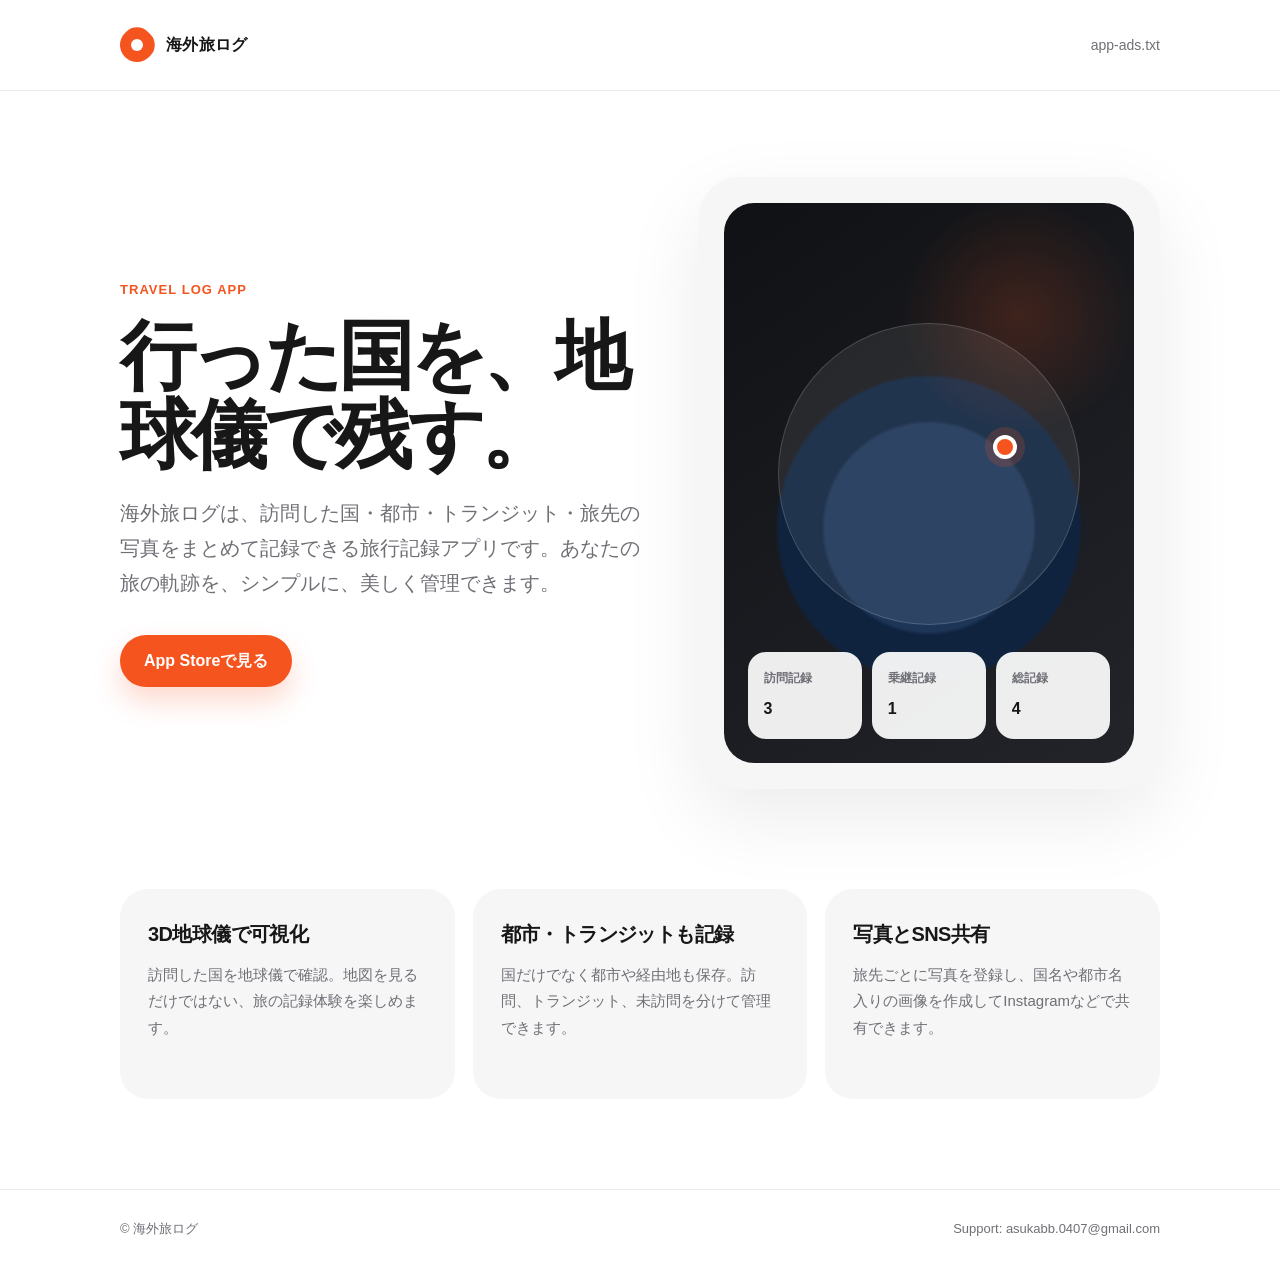
==== index.html @ 9c90bb21 "Create landing page for overseas travel app" ====
<!doctype html>
<html lang="ja">
<head>
  <meta charset="utf-8">
  <meta name="viewport" content="width=device-width, initial-scale=1">
  <title>海外旅ログ - 行った国リスト</title>
  <meta name="description" content="海外旅ログは、訪問した国・都市・トランジット・写真を3D地球儀で記録できる旅行記録アプリです。">
  <meta property="og:title" content="海外旅ログ - 行った国リスト">
  <meta property="og:description" content="訪問国、都市、トランジット、旅先の写真をシンプルに記録。あなたの海外旅行の軌跡を3D地球儀で残せます。">
  <meta property="og:type" content="website">
  <meta name="theme-color" content="#f6541e">
  <style>
    :root {
      --accent: #f6541e;
      --ink: #171717;
      --muted: #6f6f76;
      --card: #f6f6f7;
      --line: #e9e9ec;
      --white: #ffffff;
    }

    * { box-sizing: border-box; }

    body {
      margin: 0;
      font-family: -apple-system, BlinkMacSystemFont, "Hiragino Sans", "Yu Gothic", "YuGothic", sans-serif;
      color: var(--ink);
      background: var(--white);
      line-height: 1.75;
    }

    a { color: inherit; }

    .wrap {
      width: min(1040px, calc(100% - 40px));
      margin: 0 auto;
    }

    header {
      padding: 28px 0;
      border-bottom: 1px solid var(--line);
    }

    .nav {
      display: flex;
      align-items: center;
      justify-content: space-between;
      gap: 20px;
    }

    .brand {
      display: flex;
      align-items: center;
      gap: 12px;
      font-weight: 800;
      letter-spacing: .02em;
    }

    .mark {
      width: 34px;
      height: 34px;
      background: var(--accent);
      border-radius: 50% 50% 56% 56%;
      position: relative;
      transform: rotate(45deg);
      flex: none;
    }

    .mark::after {
      content: "";
      position: absolute;
      width: 12px;
      height: 12px;
      border-radius: 50%;
      background: var(--white);
      top: 11px;
      left: 11px;
    }

    .mark span {
      display: block;
      width: 10px;
      height: 10px;
      background: var(--accent);
      position: absolute;
      right: 0;
      bottom: 0;
    }

    .navlink {
      color: var(--muted);
      font-size: 14px;
      text-decoration: none;
    }

    .hero {
      padding: 86px 0 72px;
      display: grid;
      grid-template-columns: 1.06fr .94fr;
      gap: 56px;
      align-items: center;
    }

    .eyebrow {
      color: var(--accent);
      font-weight: 800;
      letter-spacing: .08em;
      font-size: 13px;
      margin-bottom: 14px;
    }

    h1 {
      font-size: clamp(40px, 6vw, 76px);
      line-height: 1.04;
      margin: 0 0 22px;
      letter-spacing: -.06em;
    }

    .lead {
      color: var(--muted);
      font-size: clamp(16px, 2vw, 20px);
      margin: 0 0 34px;
      max-width: 620px;
    }

    .cta {
      display: inline-flex;
      align-items: center;
      justify-content: center;
      min-height: 52px;
      padding: 0 24px;
      border-radius: 999px;
      color: var(--white);
      background: var(--accent);
      font-weight: 800;
      text-decoration: none;
      box-shadow: 0 14px 28px rgba(246, 84, 30, .22);
    }

    .phone {
      border-radius: 42px;
      background: var(--card);
      padding: 26px;
      box-shadow: 0 28px 80px rgba(0, 0, 0, .08);
    }

    .screen {
      min-height: 560px;
      border-radius: 30px;
      background:
        radial-gradient(circle at 72% 20%, rgba(246,84,30,.18), transparent 22%),
        radial-gradient(circle at 50% 58%, #1d3557 0 27%, #0f233e 28% 39%, transparent 40%),
        linear-gradient(145deg, #101114, #23242a);
      position: relative;
      overflow: hidden;
    }

    .screen::before {
      content: "";
      position: absolute;
      width: 300px;
      height: 300px;
      border-radius: 50%;
      background: rgba(255,255,255,.08);
      border: 1px solid rgba(255,255,255,.16);
      top: 120px;
      left: 50%;
      transform: translateX(-50%);
    }

    .pin {
      position: absolute;
      width: 24px;
      height: 24px;
      background: var(--accent);
      border: 4px solid var(--white);
      border-radius: 50%;
      top: 232px;
      left: calc(50% + 64px);
      box-shadow: 0 0 0 8px rgba(246, 84, 30, .18);
    }

    .stats {
      position: absolute;
      left: 24px;
      right: 24px;
      bottom: 24px;
      display: grid;
      grid-template-columns: repeat(3, 1fr);
      gap: 10px;
    }

    .stat {
      border-radius: 18px;
      background: rgba(255,255,255,.92);
      padding: 16px;
      font-weight: 800;
    }

    .stat small {
      display: block;
      color: var(--muted);
      font-weight: 700;
      font-size: 12px;
      margin-bottom: 6px;
    }

    .features {
      padding: 28px 0 90px;
    }

    .grid {
      display: grid;
      grid-template-columns: repeat(3, 1fr);
      gap: 18px;
    }

    .card {
      background: var(--card);
      border-radius: 28px;
      padding: 28px;
      min-height: 210px;
    }

    .card strong {
      display: block;
      font-size: 20px;
      margin-bottom: 10px;
      letter-spacing: -.03em;
    }

    .card p {
      margin: 0;
      color: var(--muted);
      font-size: 15px;
    }

    footer {
      border-top: 1px solid var(--line);
      padding: 28px 0 40px;
      color: var(--muted);
      font-size: 13px;
    }

    .footer-row {
      display: flex;
      justify-content: space-between;
      gap: 18px;
      flex-wrap: wrap;
    }

    @media (max-width: 820px) {
      .hero {
        grid-template-columns: 1fr;
        padding: 58px 0 48px;
      }

      .grid { grid-template-columns: 1fr; }
      .screen { min-height: 470px; }
      .stats { grid-template-columns: 1fr; }
    }
  </style>
</head>
<body>
  <header>
    <div class="wrap nav">
      <div class="brand"><span class="mark" aria-hidden="true"></span>海外旅ログ</div>
      <a class="navlink" href="./app-ads.txt">app-ads.txt</a>
    </div>
  </header>

  <main>
    <section class="wrap hero">
      <div>
        <div class="eyebrow">TRAVEL LOG APP</div>
        <h1>行った国を、地球儀で残す。</h1>
        <p class="lead">海外旅ログは、訪問した国・都市・トランジット・旅先の写真をまとめて記録できる旅行記録アプリです。あなたの旅の軌跡を、シンプルに、美しく管理できます。</p>
        <a class="cta" href="https://apps.apple.com/jp/app/id6759188015">App Storeで見る</a>
      </div>

      <div class="phone" aria-label="アプリ画面イメージ">
        <div class="screen">
          <div class="pin"></div>
          <div class="stats">
            <div class="stat"><small>訪問記録</small>3</div>
            <div class="stat"><small>乗継記録</small>1</div>
            <div class="stat"><small>総記録</small>4</div>
          </div>
        </div>
      </div>
    </section>

    <section class="wrap features">
      <div class="grid">
        <div class="card">
          <strong>3D地球儀で可視化</strong>
          <p>訪問した国を地球儀で確認。地図を見るだけではない、旅の記録体験を楽しめます。</p>
        </div>
        <div class="card">
          <strong>都市・トランジットも記録</strong>
          <p>国だけでなく都市や経由地も保存。訪問、トランジット、未訪問を分けて管理できます。</p>
        </div>
        <div class="card">
          <strong>写真とSNS共有</strong>
          <p>旅先ごとに写真を登録し、国名や都市名入りの画像を作成してInstagramなどで共有できます。</p>
        </div>
      </div>
    </section>
  </main>

  <footer>
    <div class="wrap footer-row">
      <span>© 海外旅ログ</span>
      <span>Support: asukabb.0407@gmail.com</span>
    </div>
  </footer>
</body>
</html>
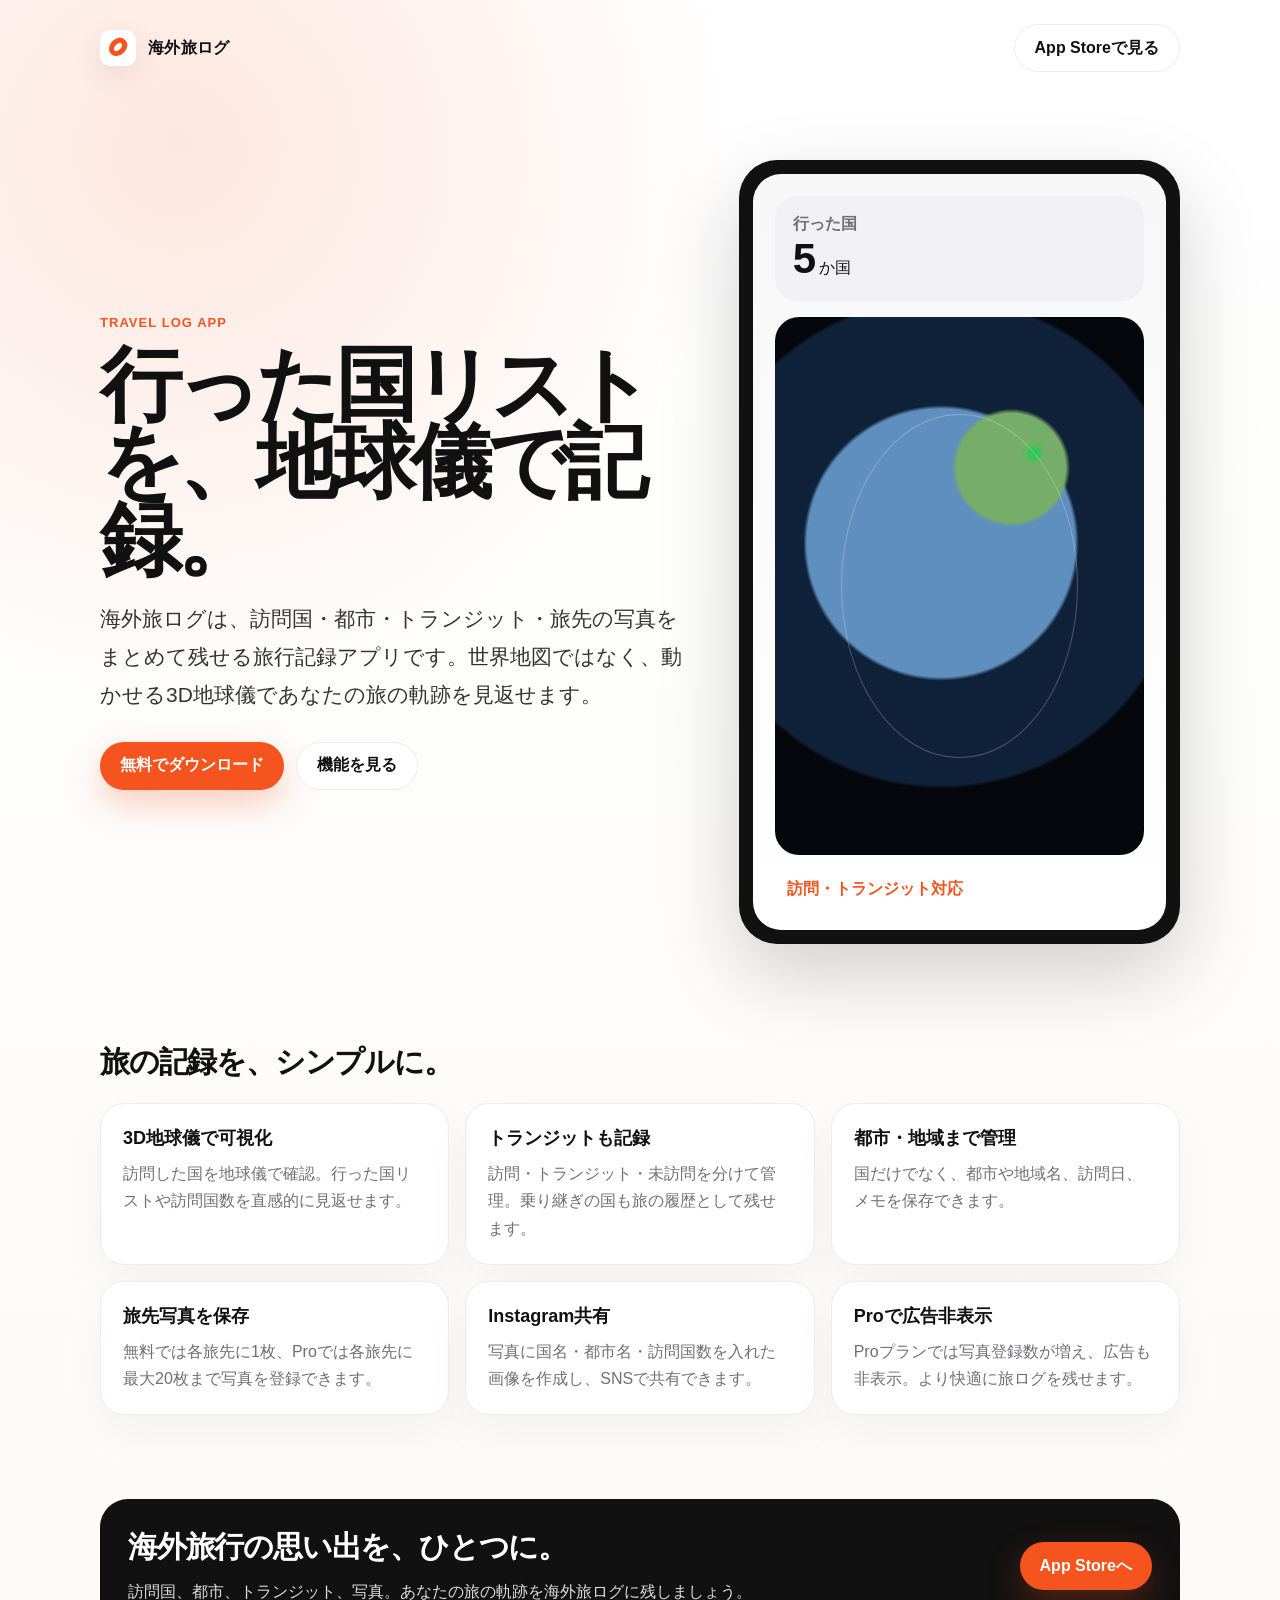
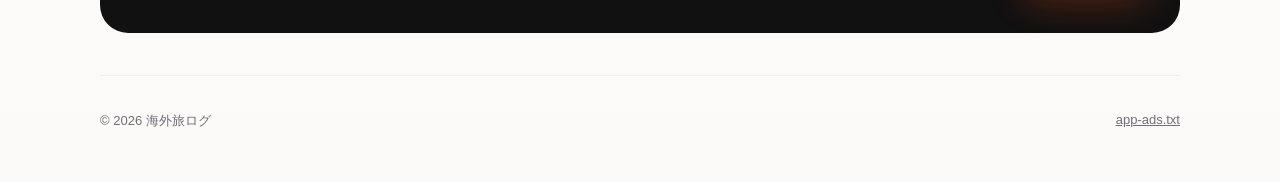
==== commit 5f842afc: "Update marketing landing page" ====
--- a/index.html
+++ b/index.html
@@ -3,49 +3,46 @@
 <head>
   <meta charset="utf-8">
   <meta name="viewport" content="width=device-width, initial-scale=1">
-  <title>海外旅ログ - 行った国リスト</title>
-  <meta name="description" content="海外旅ログは、訪問した国・都市・トランジット・写真を3D地球儀で記録できる旅行記録アプリです。">
-  <meta property="og:title" content="海外旅ログ - 行った国リスト">
-  <meta property="og:description" content="訪問国、都市、トランジット、旅先の写真をシンプルに記録。あなたの海外旅行の軌跡を3D地球儀で残せます。">
+  <title>海外旅ログ - 行った国リストを地球儀で記録</title>
+  <meta name="description" content="海外旅ログは、訪問国・都市・トランジット・旅先の写真を3D地球儀で記録できる旅行記録アプリです。行った国リストや訪問国数をシンプルに管理できます。">
+  <meta property="og:title" content="海外旅ログ - 行った国リストを地球儀で記録">
+  <meta property="og:description" content="訪問国・都市・トランジット・写真をまとめて記録。あなたの海外旅行の軌跡を3D地球儀で残せます。">
   <meta property="og:type" content="website">
   <meta name="theme-color" content="#f6541e">
   <style>
     :root {
       --accent: #f6541e;
-      --ink: #171717;
+      --ink: #111111;
       --muted: #6f6f76;
-      --card: #f6f6f7;
-      --line: #e9e9ec;
-      --white: #ffffff;
+      --line: #ececf1;
+      --bg: #fbfaf8;
+      --card: #ffffff;
     }
 
     * { box-sizing: border-box; }
 
     body {
       margin: 0;
-      font-family: -apple-system, BlinkMacSystemFont, "Hiragino Sans", "Yu Gothic", "YuGothic", sans-serif;
+      font-family: -apple-system, BlinkMacSystemFont, "Hiragino Sans", "Yu Gothic", sans-serif;
       color: var(--ink);
-      background: var(--white);
-      line-height: 1.75;
+      background:
+        radial-gradient(circle at 14% 8%, rgba(246, 84, 30, 0.14), transparent 28%),
+        linear-gradient(180deg, #ffffff 0%, var(--bg) 100%);
     }
 
     a { color: inherit; }
 
     .wrap {
-      width: min(1040px, calc(100% - 40px));
+      width: min(1080px, calc(100% - 32px));
       margin: 0 auto;
     }
 
     header {
-      padding: 28px 0;
-      border-bottom: 1px solid var(--line);
-    }
-
-    .nav {
+      padding: 24px 0;
       display: flex;
       align-items: center;
       justify-content: space-between;
-      gap: 20px;
+      gap: 16px;
     }
 
     .brand {
@@ -53,266 +50,309 @@
       align-items: center;
       gap: 12px;
       font-weight: 800;
-      letter-spacing: .02em;
-    }
-
-    .mark {
-      width: 34px;
-      height: 34px;
+      letter-spacing: 0.02em;
+    }
+
+    .logo {
+      width: 36px;
+      height: 36px;
+      border-radius: 10px;
+      background: #ffffff;
+      position: relative;
+      box-shadow: 0 10px 30px rgba(0, 0, 0, 0.08);
+      flex: 0 0 auto;
+    }
+
+    .pin {
+      position: absolute;
+      left: 10px;
+      top: 7px;
+      width: 16px;
+      height: 20px;
       background: var(--accent);
-      border-radius: 50% 50% 56% 56%;
-      position: relative;
+      border-radius: 50% 50% 55% 55%;
       transform: rotate(45deg);
-      flex: none;
-    }
-
-    .mark::after {
+    }
+
+    .pin::after {
       content: "";
       position: absolute;
-      width: 12px;
-      height: 12px;
+      inset: 5px;
+      background: #ffffff;
       border-radius: 50%;
-      background: var(--white);
-      top: 11px;
-      left: 11px;
-    }
-
-    .mark span {
-      display: block;
-      width: 10px;
-      height: 10px;
-      background: var(--accent);
-      position: absolute;
-      right: 0;
-      bottom: 0;
-    }
-
-    .navlink {
-      color: var(--muted);
-      font-size: 14px;
-      text-decoration: none;
     }
 
     .hero {
-      padding: 86px 0 72px;
+      padding: 64px 0 56px;
       display: grid;
-      grid-template-columns: 1.06fr .94fr;
-      gap: 56px;
+      grid-template-columns: 1.15fr 0.85fr;
+      gap: 42px;
       align-items: center;
     }
 
     .eyebrow {
       color: var(--accent);
       font-weight: 800;
-      letter-spacing: .08em;
+      letter-spacing: 0.08em;
       font-size: 13px;
-      margin-bottom: 14px;
     }
 
     h1 {
-      font-size: clamp(40px, 6vw, 76px);
-      line-height: 1.04;
-      margin: 0 0 22px;
-      letter-spacing: -.06em;
+      font-size: clamp(42px, 7vw, 82px);
+      line-height: 0.95;
+      letter-spacing: -0.06em;
+      margin: 16px 0 20px;
     }
 
     .lead {
+      font-size: clamp(17px, 2vw, 21px);
+      line-height: 1.8;
+      color: #333333;
+      max-width: 680px;
+    }
+
+    .cta {
+      display: flex;
+      gap: 12px;
+      flex-wrap: wrap;
+      margin-top: 28px;
+    }
+
+    .button {
+      display: inline-flex;
+      align-items: center;
+      justify-content: center;
+      min-height: 48px;
+      padding: 0 20px;
+      border-radius: 999px;
+      text-decoration: none;
+      font-weight: 800;
+      white-space: nowrap;
+    }
+
+    .primary {
+      background: var(--accent);
+      color: #ffffff;
+      box-shadow: 0 14px 34px rgba(246, 84, 30, 0.28);
+    }
+
+    .secondary {
+      border: 1px solid var(--line);
+      background: #ffffff;
+    }
+
+    .phone {
+      border-radius: 38px;
+      background: #111111;
+      padding: 14px;
+      aspect-ratio: 9 / 16;
+      box-shadow: 0 30px 80px rgba(0, 0, 0, 0.18);
+    }
+
+    .screen {
+      height: 100%;
+      border-radius: 28px;
+      background: linear-gradient(180deg, #f7f7f8, #ffffff);
+      padding: 22px;
+      display: flex;
+      flex-direction: column;
+      gap: 16px;
+    }
+
+    .stat {
+      background: #f1f1f4;
+      border-radius: 22px;
+      padding: 18px;
+    }
+
+    .stat span {
       color: var(--muted);
-      font-size: clamp(16px, 2vw, 20px);
-      margin: 0 0 34px;
-      max-width: 620px;
-    }
-
-    .cta {
-      display: inline-flex;
-      align-items: center;
-      justify-content: center;
-      min-height: 52px;
-      padding: 0 24px;
-      border-radius: 999px;
-      color: var(--white);
-      background: var(--accent);
-      font-weight: 800;
-      text-decoration: none;
-      box-shadow: 0 14px 28px rgba(246, 84, 30, .22);
-    }
-
-    .phone {
-      border-radius: 42px;
-      background: var(--card);
-      padding: 26px;
-      box-shadow: 0 28px 80px rgba(0, 0, 0, .08);
-    }
-
-    .screen {
-      min-height: 560px;
-      border-radius: 30px;
+      font-weight: 700;
+    }
+
+    .stat strong {
+      font-size: 42px;
+      letter-spacing: -0.04em;
+    }
+
+    .globe {
+      flex: 1;
+      border-radius: 24px;
       background:
-        radial-gradient(circle at 72% 20%, rgba(246,84,30,.18), transparent 22%),
-        radial-gradient(circle at 50% 58%, #1d3557 0 27%, #0f233e 28% 39%, transparent 40%),
-        linear-gradient(145deg, #101114, #23242a);
+        radial-gradient(circle at 64% 28%, #76ad68 0 12%, transparent 13%),
+        radial-gradient(circle at 45% 42%, #5f8fbe 0 36%, #10223a 37% 65%, #05070c 66%);
       position: relative;
       overflow: hidden;
     }
 
-    .screen::before {
+    .globe::before {
       content: "";
       position: absolute;
-      width: 300px;
-      height: 300px;
+      width: 14px;
+      height: 14px;
       border-radius: 50%;
-      background: rgba(255,255,255,.08);
-      border: 1px solid rgba(255,255,255,.16);
-      top: 120px;
-      left: 50%;
-      transform: translateX(-50%);
-    }
-
-    .pin {
+      background: #35c55a;
+      right: 28%;
+      top: 24%;
+      box-shadow: 0 0 0 5px rgba(53, 197, 90, 0.25);
+    }
+
+    .globe::after {
+      content: "";
       position: absolute;
-      width: 24px;
-      height: 24px;
-      background: var(--accent);
-      border: 4px solid var(--white);
+      inset: 18%;
+      border: 1px solid rgba(255, 255, 255, 0.25);
       border-radius: 50%;
-      top: 232px;
-      left: calc(50% + 64px);
-      box-shadow: 0 0 0 8px rgba(246, 84, 30, .18);
-    }
-
-    .stats {
-      position: absolute;
-      left: 24px;
-      right: 24px;
-      bottom: 24px;
-      display: grid;
-      grid-template-columns: repeat(3, 1fr);
-      gap: 10px;
-    }
-
-    .stat {
-      border-radius: 18px;
-      background: rgba(255,255,255,.92);
-      padding: 16px;
+    }
+
+    .chip {
+      align-self: flex-start;
+      border-radius: 999px;
+      padding: 8px 12px;
+      background: #ffffff;
+      color: var(--accent);
       font-weight: 800;
     }
 
-    .stat small {
-      display: block;
-      color: var(--muted);
-      font-weight: 700;
-      font-size: 12px;
-      margin-bottom: 6px;
-    }
-
-    .features {
-      padding: 28px 0 90px;
+    section { padding: 42px 0; }
+
+    .section-title {
+      font-size: 30px;
+      letter-spacing: -0.04em;
+      margin: 0 0 20px;
     }
 
     .grid {
       display: grid;
       grid-template-columns: repeat(3, 1fr);
-      gap: 18px;
+      gap: 16px;
     }
 
     .card {
       background: var(--card);
-      border-radius: 28px;
-      padding: 28px;
-      min-height: 210px;
-    }
-
-    .card strong {
+      border: 1px solid var(--line);
+      border-radius: 24px;
+      padding: 22px;
+      box-shadow: 0 18px 50px rgba(0, 0, 0, 0.04);
+    }
+
+    .card b {
       display: block;
-      font-size: 20px;
+      font-size: 18px;
       margin-bottom: 10px;
-      letter-spacing: -.03em;
     }
 
     .card p {
       margin: 0;
       color: var(--muted);
-      font-size: 15px;
+      line-height: 1.7;
+    }
+
+    .note {
+      background: #111111;
+      color: #ffffff;
+      border-radius: 28px;
+      padding: 28px;
+      display: flex;
+      justify-content: space-between;
+      gap: 18px;
+      align-items: center;
+    }
+
+    .note p {
+      margin: 0;
+      color: #dddddd;
+      line-height: 1.7;
     }
 
     footer {
-      border-top: 1px solid var(--line);
-      padding: 28px 0 40px;
+      padding: 36px 0 52px;
       color: var(--muted);
       font-size: 13px;
-    }
-
-    .footer-row {
       display: flex;
       justify-content: space-between;
-      gap: 18px;
+      gap: 16px;
       flex-wrap: wrap;
-    }
-
-    @media (max-width: 820px) {
+      border-top: 1px solid var(--line);
+    }
+
+    footer a { color: var(--muted); }
+
+    @media (max-width: 760px) {
       .hero {
         grid-template-columns: 1fr;
-        padding: 58px 0 48px;
+        padding-top: 34px;
       }
 
+      .phone {
+        max-width: 310px;
+        margin: 0 auto;
+      }
+
       .grid { grid-template-columns: 1fr; }
-      .screen { min-height: 470px; }
-      .stats { grid-template-columns: 1fr; }
+      .note { display: block; }
+      header { align-items: flex-start; }
     }
   </style>
 </head>
 <body>
-  <header>
-    <div class="wrap nav">
-      <div class="brand"><span class="mark" aria-hidden="true"></span>海外旅ログ</div>
-      <a class="navlink" href="./app-ads.txt">app-ads.txt</a>
-    </div>
-  </header>
-
-  <main>
-    <section class="wrap hero">
-      <div>
-        <div class="eyebrow">TRAVEL LOG APP</div>
-        <h1>行った国を、地球儀で残す。</h1>
-        <p class="lead">海外旅ログは、訪問した国・都市・トランジット・旅先の写真をまとめて記録できる旅行記録アプリです。あなたの旅の軌跡を、シンプルに、美しく管理できます。</p>
-        <a class="cta" href="https://apps.apple.com/jp/app/id6759188015">App Storeで見る</a>
+  <div class="wrap">
+    <header>
+      <div class="brand">
+        <span class="logo" aria-hidden="true"><span class="pin"></span></span>
+        <span>海外旅ログ</span>
       </div>
-
-      <div class="phone" aria-label="アプリ画面イメージ">
-        <div class="screen">
-          <div class="pin"></div>
-          <div class="stats">
-            <div class="stat"><small>訪問記録</small>3</div>
-            <div class="stat"><small>乗継記録</small>1</div>
-            <div class="stat"><small>総記録</small>4</div>
+      <a class="button secondary" href="https://apps.apple.com/jp/app/id6759188015">App Storeで見る</a>
+    </header>
+
+    <main>
+      <section class="hero">
+        <div>
+          <div class="eyebrow">TRAVEL LOG APP</div>
+          <h1>行った国リストを、地球儀で記録。</h1>
+          <p class="lead">海外旅ログは、訪問国・都市・トランジット・旅先の写真をまとめて残せる旅行記録アプリです。世界地図ではなく、動かせる3D地球儀であなたの旅の軌跡を見返せます。</p>
+          <div class="cta">
+            <a class="button primary" href="https://apps.apple.com/jp/app/id6759188015">無料でダウンロード</a>
+            <a class="button secondary" href="#features">機能を見る</a>
           </div>
         </div>
-      </div>
-    </section>
-
-    <section class="wrap features">
-      <div class="grid">
-        <div class="card">
-          <strong>3D地球儀で可視化</strong>
-          <p>訪問した国を地球儀で確認。地図を見るだけではない、旅の記録体験を楽しめます。</p>
+
+        <div class="phone" aria-hidden="true">
+          <div class="screen">
+            <div class="stat"><span>行った国</span><br><strong>5</strong> か国</div>
+            <div class="globe"></div>
+            <div class="chip">訪問・トランジット対応</div>
+          </div>
         </div>
-        <div class="card">
-          <strong>都市・トランジットも記録</strong>
-          <p>国だけでなく都市や経由地も保存。訪問、トランジット、未訪問を分けて管理できます。</p>
+      </section>
+
+      <section id="features">
+        <h2 class="section-title">旅の記録を、シンプルに。</h2>
+        <div class="grid">
+          <div class="card"><b>3D地球儀で可視化</b><p>訪問した国を地球儀で確認。行った国リストや訪問国数を直感的に見返せます。</p></div>
+          <div class="card"><b>トランジットも記録</b><p>訪問・トランジット・未訪問を分けて管理。乗り継ぎの国も旅の履歴として残せます。</p></div>
+          <div class="card"><b>都市・地域まで管理</b><p>国だけでなく、都市や地域名、訪問日、メモを保存できます。</p></div>
+          <div class="card"><b>旅先写真を保存</b><p>無料では各旅先に1枚、Proでは各旅先に最大20枚まで写真を登録できます。</p></div>
+          <div class="card"><b>Instagram共有</b><p>写真に国名・都市名・訪問国数を入れた画像を作成し、SNSで共有できます。</p></div>
+          <div class="card"><b>Proで広告非表示</b><p>Proプランでは写真登録数が増え、広告も非表示。より快適に旅ログを残せます。</p></div>
         </div>
-        <div class="card">
-          <strong>写真とSNS共有</strong>
-          <p>旅先ごとに写真を登録し、国名や都市名入りの画像を作成してInstagramなどで共有できます。</p>
+      </section>
+
+      <section>
+        <div class="note">
+          <div>
+            <h2 class="section-title" style="color:#fff;margin-bottom:10px;">海外旅行の思い出を、ひとつに。</h2>
+            <p>訪問国、都市、トランジット、写真。あなたの旅の軌跡を海外旅ログに残しましょう。</p>
+          </div>
+          <a class="button primary" href="https://apps.apple.com/jp/app/id6759188015">App Storeへ</a>
         </div>
-      </div>
-    </section>
-  </main>
-
-  <footer>
-    <div class="wrap footer-row">
-      <span>© 海外旅ログ</span>
-      <span>Support: asukabb.0407@gmail.com</span>
-    </div>
-  </footer>
+      </section>
+    </main>
+
+    <footer>
+      <span>© 2026 海外旅ログ</span>
+      <span><a href="/app-ads.txt">app-ads.txt</a></span>
+    </footer>
+  </div>
 </body>
 </html>
